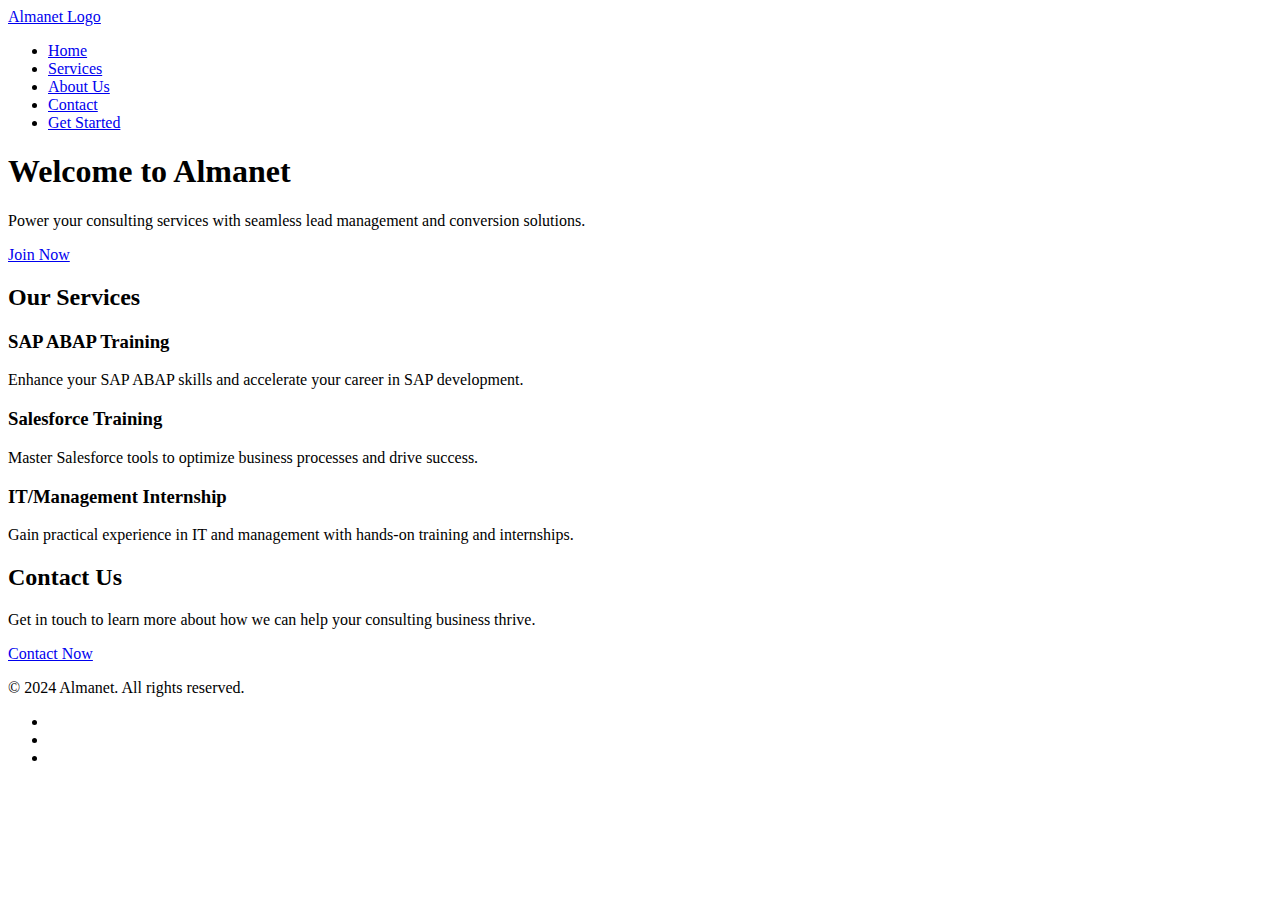
==== index.html @ cf534276 "Logo change" ====
<!DOCTYPE html>
<html lang="en">

<head>
    <meta charset="UTF-8">
    <meta name="viewport" content="width=device-width, initial-scale=1.0">
    <title>Almanet - Lead Management</title>
    <link rel="stylesheet" href="styles.css">
</head>

<body>
    <!-- Header -->
    <header>
        <nav class="navbar">
            <div class="logo">
                <a href="#">Almanet Logo</a>
            </div>
            <!-- <div class="hamburger-menu" id="hamburgerMenu">
                <div class="bar"></div>
                <div class="bar"></div>
                <div class="bar"></div>
            </div> -->
        </nav>
    </header>

    <!-- Side Navigation -->
    <div class="side-nav" id="sideNav">
        <ul class="nav-links">
            <li><a href="#home">Home</a></li>
            <li><a href="#services">Services</a></li>
            <li><a href="#about">About Us</a></li>
            <li><a href="lead.html">Contact</a></li>
            <li><a href="form.html" class="cta-link">Get Started</a></li>
        </ul>
    </div>

    <!-- Hero Section -->
    <section id="home" class="hero">
        <div class="hero-content">
            <h1>Welcome to Almanet</h1>
            <p>Power your consulting services with seamless lead management and conversion solutions.</p>
            <a href="lead.html" class="cta-button">Join Now</a>
        </div>
    </section>

    <!-- Other Sections (Services, About, etc.) -->
    <section id="services">
        <h2>Our Services</h2>
        <div class="service-cards">
            <div class="card">
                <i class="fas fa-database"></i>
                <h3>SAP ABAP Training</h3>
                <p>Enhance your SAP ABAP skills and accelerate your career in SAP development.</p>
            </div>
            <div class="card">
                <i class="fas fa-chart-line"></i>
                <h3>Salesforce Training</h3>
                <p>Master Salesforce tools to optimize business processes and drive success.</p>
            </div>
            <div class="card">
                <i class="fas fa-user-shield"></i>
                <h3>IT/Management Internship</h3>
                <p>Gain practical experience in IT and management with hands-on training and internships.</p>
            </div>
        </div>
    </section>

    <section id="contact">
        <h2>Contact Us</h2>
        <p>Get in touch to learn more about how we can help your consulting business thrive.</p>
        <a href="lead.html" class="cta-button">Contact Now</a>
    </section>

    <!-- Footer -->
    <footer>
        <div class="footer-content">
            <p>© 2024 Almanet. All rights reserved.</p>
            <ul class="social-links">
                <li><a href="#"><i class="fab fa-facebook-f"></i></a></li>
                <li><a href="#"><i class="fab fa-twitter"></i></a></li>
                <li><a href="#"><i class="fab fa-linkedin-in"></i></a></li>
            </ul>
        </div>
    </footer>

    <script src="scripts.js"></script>
</body>

</html>
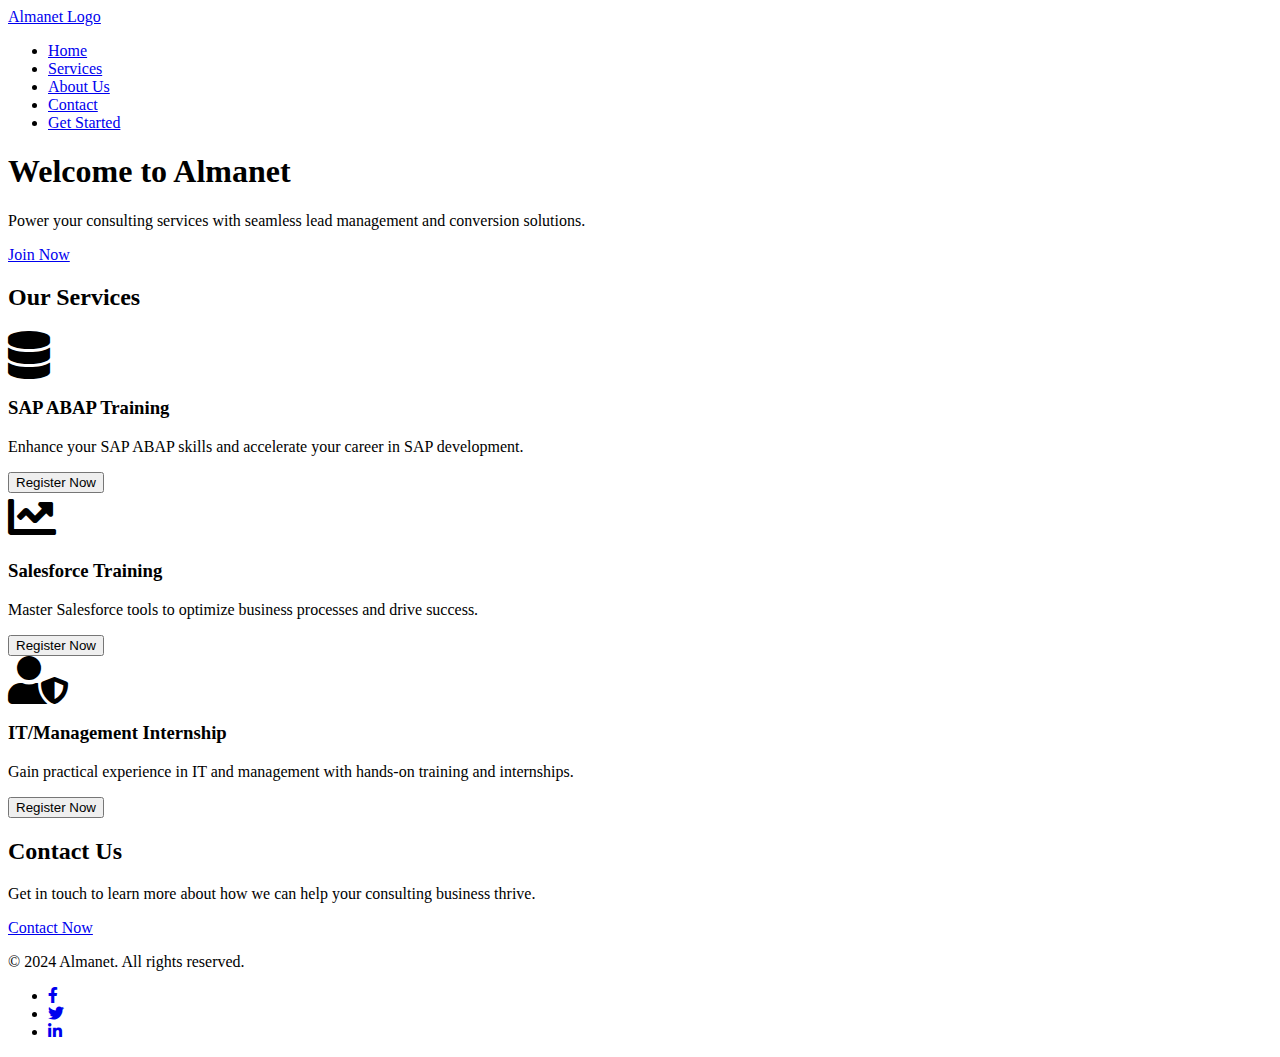
==== commit cfc5730e: "First Commit" ====
--- a/index.html
+++ b/index.html
@@ -6,6 +6,7 @@
     <meta name="viewport" content="width=device-width, initial-scale=1.0">
     <title>Almanet - Lead Management</title>
     <link rel="stylesheet" href="styles.css">
+    <link rel="stylesheet" href="https://cdnjs.cloudflare.com/ajax/libs/font-awesome/5.15.4/css/all.min.css">
 </head>
 
 <body>
@@ -44,7 +45,7 @@
     </section>
 
     <!-- Other Sections (Services, About, etc.) -->
-    <section id="services">
+    <!-- <section id="services">
         <h2>Our Services</h2>
         <div class="service-cards">
             <div class="card">
@@ -61,6 +62,30 @@
                 <i class="fas fa-user-shield"></i>
                 <h3>IT/Management Internship</h3>
                 <p>Gain practical experience in IT and management with hands-on training and internships.</p>
+            </div>
+        </div>
+    </section> -->
+
+    <section id="services">
+        <h2>Our Services</h2>
+        <div class="service-cards">
+            <div class="card">
+                <i class="fas fa-database fa-3x"></i>
+                <h3>SAP ABAP Training</h3>
+                <p>Enhance your SAP ABAP skills and accelerate your career in SAP development.</p>
+                <button class="register-btn">Register Now</button>
+            </div>
+            <div class="card">
+                <i class="fas fa-chart-line fa-3x"></i>
+                <h3>Salesforce Training</h3>
+                <p>Master Salesforce tools to optimize business processes and drive success.</p>
+                <button class="register-btn">Register Now</button>
+            </div>
+            <div class="card">
+                <i class="fas fa-user-shield fa-3x"></i>
+                <h3>IT/Management Internship</h3>
+                <p>Gain practical experience in IT and management with hands-on training and internships.</p>
+                <button class="register-btn">Register Now</button>
             </div>
         </div>
     </section>
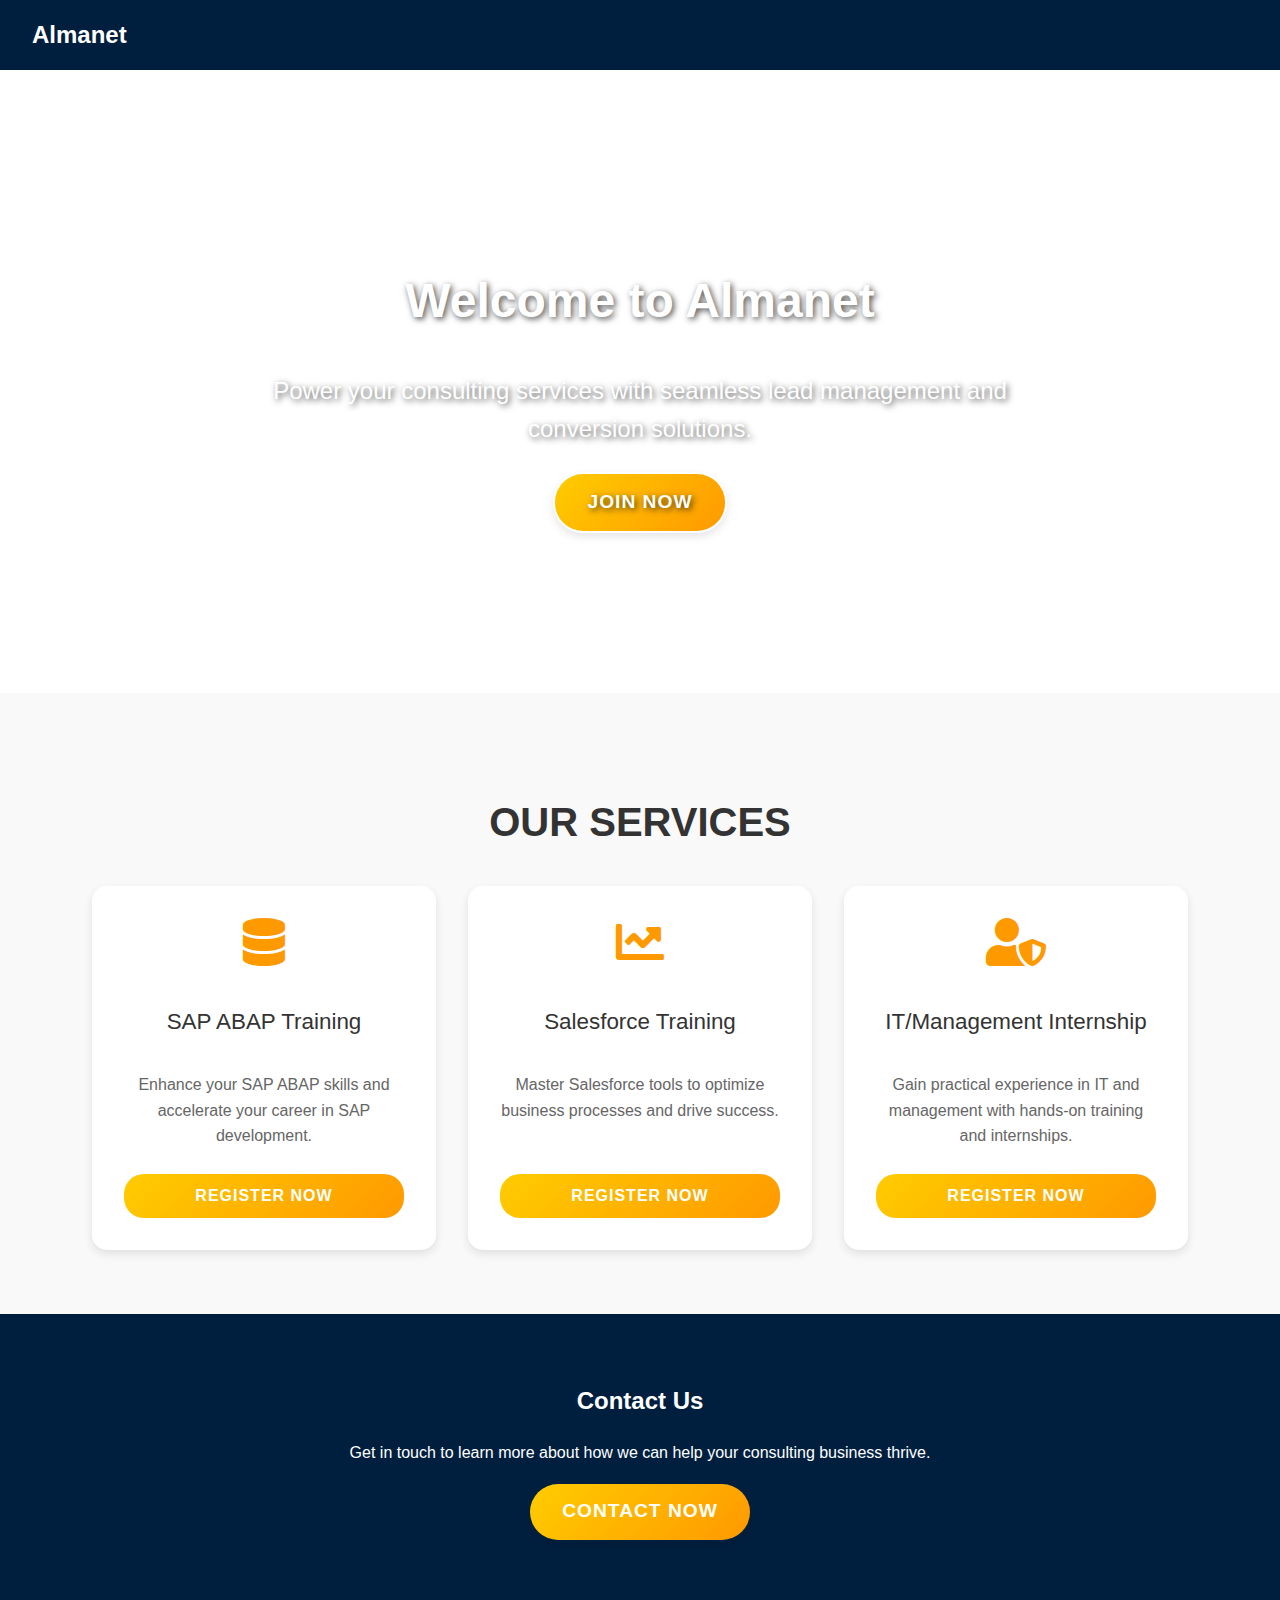
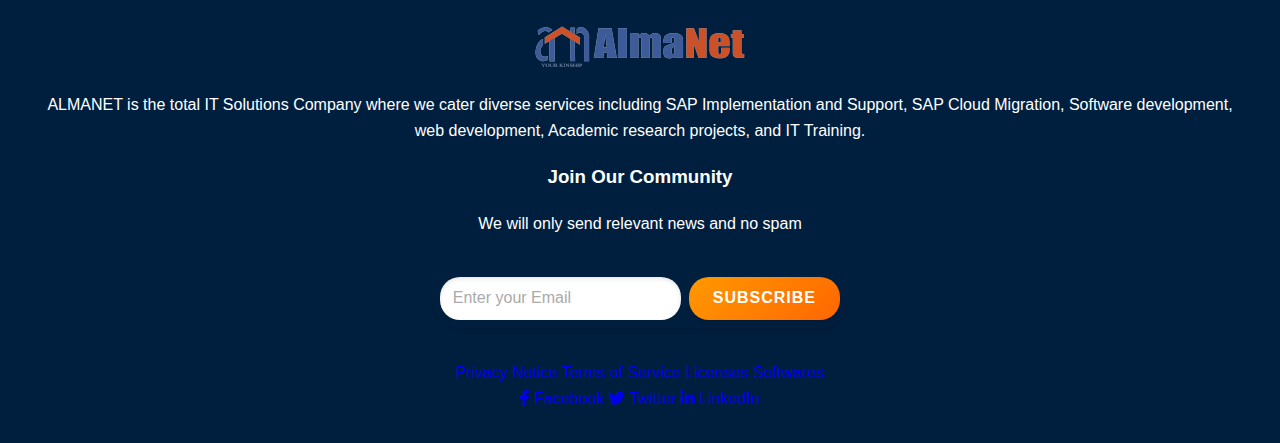
==== commit 673e104d: "updated footer" ====
--- a/index.html
+++ b/index.html
@@ -14,13 +14,8 @@
     <header>
         <nav class="navbar">
             <div class="logo">
-                <a href="#">Almanet Logo</a>
+                <a href="#">Almanet</a>
             </div>
-            <!-- <div class="hamburger-menu" id="hamburgerMenu">
-                <div class="bar"></div>
-                <div class="bar"></div>
-                <div class="bar"></div>
-            </div> -->
         </nav>
     </header>
 
@@ -44,28 +39,7 @@
         </div>
     </section>
 
-    <!-- Other Sections (Services, About, etc.) -->
-    <!-- <section id="services">
-        <h2>Our Services</h2>
-        <div class="service-cards">
-            <div class="card">
-                <i class="fas fa-database"></i>
-                <h3>SAP ABAP Training</h3>
-                <p>Enhance your SAP ABAP skills and accelerate your career in SAP development.</p>
-            </div>
-            <div class="card">
-                <i class="fas fa-chart-line"></i>
-                <h3>Salesforce Training</h3>
-                <p>Master Salesforce tools to optimize business processes and drive success.</p>
-            </div>
-            <div class="card">
-                <i class="fas fa-user-shield"></i>
-                <h3>IT/Management Internship</h3>
-                <p>Gain practical experience in IT and management with hands-on training and internships.</p>
-            </div>
-        </div>
-    </section> -->
-
+    <!-- Services Section -->
     <section id="services">
         <h2>Our Services</h2>
         <div class="service-cards">
@@ -90,6 +64,7 @@
         </div>
     </section>
 
+    <!-- Contact Section -->
     <section id="contact">
         <h2>Contact Us</h2>
         <p>Get in touch to learn more about how we can help your consulting business thrive.</p>
@@ -98,13 +73,42 @@
 
     <!-- Footer -->
     <footer>
-        <div class="footer-content">
-            <p>© 2024 Almanet. All rights reserved.</p>
-            <ul class="social-links">
-                <li><a href="#"><i class="fab fa-facebook-f"></i></a></li>
-                <li><a href="#"><i class="fab fa-twitter"></i></a></li>
-                <li><a href="#"><i class="fab fa-linkedin-in"></i></a></li>
-            </ul>
+        <div class="footer-container">
+            <!-- Left Section -->
+            <div class="footer-left">
+                <img src="Almanet-logo-220x47-1.png" alt="Almanet Logo" class="footer-logo">
+                <p>
+                    ALMANET is the total IT Solutions Company where we cater diverse services including SAP
+                    Implementation and Support,
+                    SAP Cloud Migration, Software development, web development, Academic research projects, and IT
+                    Training.
+                </p>
+            </div>
+
+            <!-- Right Section -->
+            <div class="footer-right">
+                <h3>Join Our Community</h3>
+                <p>We will only send relevant news and no spam</p>
+                <form class="subscribe-form">
+                    <input type="email" placeholder="Enter your Email" required>
+                    <button type="submit">Subscribe</button>
+                </form>
+            </div>
+        </div>
+
+        <!-- Bottom Section -->
+        <div class="footer-bottom">
+            <div class="footer-links">
+                <a href="#">Privacy Notice</a>
+                <a href="#">Terms of Service</a>
+                <a href="#">Licenses</a>
+                <a href="#">Softwares</a>
+            </div>
+            <div class="footer-social">
+                <a href="#"><i class="fab fa-facebook-f"></i> Facebook</a>
+                <a href="#"><i class="fab fa-twitter"></i> Twitter</a>
+                <a href="#"><i class="fab fa-linkedin-in"></i> LinkedIn</a>
+            </div>
         </div>
     </footer>
 
--- a/styles.css
+++ b/styles.css
@@ -0,0 +1,377 @@
+/* Global Styles */
+html {
+    scroll-behavior: smooth;
+}
+
+body {
+    font-family: 'Arial', sans-serif;
+    margin: 0;
+    padding: 0;
+    line-height: 1.6;
+    color: #333;
+}
+
+a {
+    text-decoration: none;
+}
+
+/* Navbar Styles */
+.navbar {
+    display: flex;
+    justify-content: space-between;
+    align-items: center;
+    background: #001f3f;
+    padding: 1rem 2rem;
+    position: relative;
+}
+
+.logo a {
+    color: #fff;
+    font-size: 1.5rem;
+    font-weight: bold;
+}
+
+.hamburger-menu {
+    display: flex;
+    flex-direction: column;
+    justify-content: space-around;
+    align-items: center;
+    width: 30px;
+    height: 25px;
+    cursor: pointer;
+}
+
+.hamburger-menu .bar {
+    width: 25px;
+    height: 4px;
+    background-color: #fff;
+    border-radius: 5px;
+}
+
+.side-nav {
+    height: 100%;
+    width: 250px;
+    background-color: #001f3f;
+    position: fixed;
+    top: 0;
+    left: -250px;
+    overflow-x: hidden;
+    transition: left 0.3s ease-in-out;
+    z-index: 1000;
+}
+
+.nav-links {
+    list-style: none;
+    padding: 1rem;
+    text-align: center;
+}
+
+.nav-links li {
+    margin: 1rem 0;
+}
+
+.nav-links a {
+    color: #fff;
+    font-weight: bold;
+    padding: 1rem;
+    display: block;
+}
+
+.nav-links a:hover,
+.cta-link:hover {
+    background-color: #ffcc00;
+    border-radius: 5px;
+}
+
+.cta-link {
+    background-color: #ff9900;
+    color: #fff;
+    padding: 0.5rem 1rem;
+    border-radius: 5px;
+}
+
+/* Hero Section */
+.hero {
+    background: url('hero-img-new-new.webp') no-repeat center center/cover;
+    color: #fff;
+    text-align: center;
+    padding: 9rem 2rem;
+}
+
+.hero-content {
+    max-width: 800px;
+    margin: auto;
+    padding: 1rem;
+    color: #FFFFFF;
+    font-size: 1.5rem;
+    line-height: 1.6;
+    text-shadow: 2px 2px 6px rgba(0, 0, 0, 0.7);
+    font-family: 'Arial', sans-serif;
+    text-align: center;
+}
+
+.cta-button {
+    display: inline-block;
+    background: linear-gradient(135deg, #ffcc00, #ff9900);
+    color: #fff;
+    padding: 0.8rem 2rem;
+    border-radius: 30px;
+    font-size: 1.2rem;
+    font-weight: 600;
+    text-transform: uppercase;
+    letter-spacing: 1px;
+    text-align: center;
+    transition: all 0.3s ease;
+    box-shadow: 0 4px 8px rgba(0, 0, 0, 0.1);
+    border: 2px solid transparent;
+    background-clip: padding-box;
+}
+
+.cta-button:hover {
+    background: linear-gradient(135deg, #ff9900, #ffcc00);
+    transform: translateY(-3px);
+    box-shadow: 0 6px 12px rgba(0, 0, 0, 0.15);
+    color: #fff;
+    text-decoration: none;
+}
+
+.cta-button:focus {
+    outline: none;
+    border-color: #ff9900;
+}
+
+/* Services Section */
+#services {
+    padding: 4rem 2rem;
+    background-color: #f9f9f9;
+    text-align: center;
+}
+
+#services h2 {
+    font-size: 2.5rem;
+    font-weight: 600;
+    color: #333;
+    margin-bottom: 2rem;
+    text-transform: uppercase;
+}
+
+.service-cards {
+    display: flex;
+    justify-content: center;
+    gap: 2rem;
+    flex-wrap: wrap;
+}
+
+.card {
+    background-color: #fff;
+    border-radius: 15px;
+    box-shadow: 0 4px 10px rgba(0, 0, 0, 0.1);
+    padding: 2rem;
+    width: 280px;
+    text-align: center;
+    transition: transform 0.3s ease, box-shadow 0.3s ease;
+    height: 300px;
+    display: flex;
+    flex-direction: column;
+    justify-content: space-between;
+}
+
+.card i {
+    font-size: 3rem;
+    color: #ff9900;
+    margin-bottom: 1rem;
+    transition: color 0.3s ease;
+}
+
+.card h3 {
+    font-size: 1.4rem;
+    font-weight: 500;
+    color: #333;
+    margin-bottom: 1rem;
+}
+
+.card p {
+    font-size: 1rem;
+    color: #666;
+}
+
+.register-btn {
+    display: inline-block;
+    background: linear-gradient(135deg, #ffcc00, #ff9900);
+    color: #fff;
+    padding: 0.8rem 1.5rem;
+    font-size: 1rem;
+    font-weight: 600;
+    border: none;
+    border-radius: 20px;
+    cursor: pointer;
+    margin-top: auto;
+    text-transform: uppercase;
+    letter-spacing: 1px;
+    transition: all 0.3s ease;
+    text-align: center;
+}
+
+.register-btn:hover {
+    background: linear-gradient(135deg, #ff9900, #ffcc00);
+    transform: scale(1.05);
+    box-shadow: 0 6px 12px rgba(0, 0, 0, 0.15);
+}
+
+.card:hover {
+    transform: translateY(-10px);
+    box-shadow: 0 6px 15px rgba(0, 0, 0, 0.15);
+}
+
+.card:hover i {
+    color: #ff6600;
+}
+
+/* Contact Section */
+#contact {
+    padding: 3rem 2rem;
+    background: #001f3f;
+    text-align: center;
+    color: #fff;
+}
+
+/* Footer Styles */
+footer {
+    background: #001f3f;
+    color: #fff;
+    text-align: center;
+    padding: 2rem;
+}
+
+.footer-content {
+    display: flex;
+    flex-direction: column;
+    align-items: center;
+    gap: 1rem;
+}
+
+.social-links {
+    list-style: none;
+    display: flex;
+    gap: 1rem;
+    margin-top: 1rem;
+}
+
+.social-links a {
+    color: #fff;
+    font-size: 1.5rem;
+}
+
+.social-links a:hover {
+    color: #ffcc00;
+}
+
+/* Subscribe Form Section */
+.subscribe-form {
+    display: flex;
+    justify-content: center;
+    align-items: center;
+    margin: 2rem auto;
+    width: 100%;
+    max-width: 400px;
+    background: linear-gradient(135deg, #001f3f, #001f3f);
+    border-radius: 30px;
+    box-shadow: 0 4px 10px rgba(0, 0, 0, 0.1);
+    padding: 0.5rem;
+}
+
+.subscribe-form input[type="email"] {
+    flex: 1;
+    padding: 0.8rem;
+    border: none;
+    border-radius: 20px;
+    font-size: 1rem;
+    outline: none;
+    margin-right: 0.5rem;
+    box-shadow: inset 0 2px 4px rgba(0, 0, 0, 0.1);
+    background: #fff;
+}
+
+.subscribe-form input[type="email"]::placeholder {
+    color: #aaa;
+}
+
+.subscribe-form button {
+    padding: 0.8rem 1.5rem;
+    border: none;
+    background: linear-gradient(135deg, #ff9900, #ff6600);
+    color: #fff;
+    font-size: 1rem;
+    font-weight: 600;
+    border-radius: 20px;
+    cursor: pointer;
+    transition: all 0.3s ease;
+    text-transform: uppercase;
+    letter-spacing: 1px;
+    box-shadow: 0 4px 8px rgba(0, 0, 0, 0.1);
+}
+
+.subscribe-form button:hover {
+    background: linear-gradient(135deg, #ff6600, #ffcc00);
+    transform: translateY(-2px);
+    box-shadow: 0 6px 12px rgba(0, 0, 0, 0.15);
+}
+
+.subscribe-form button:focus {
+    outline: none;
+}
+
+/* Responsive Styles */
+@media (max-width: 768px) {
+    .subscribe-form {
+        flex-direction: column;
+        max-width: 90%;
+        padding: 1rem;
+    }
+
+    .subscribe-form input[type="email"] {
+        margin-right: 0;
+        margin-bottom: 1rem;
+        width: 100%;
+    }
+
+    .subscribe-form button {
+        width: 100%;
+        padding: 1rem;
+        font-size: 1.1rem;
+    }
+}
+
+@media (max-width: 480px) {
+    .subscribe-form {
+        max-width: 95%;
+        padding: 1rem;
+    }
+
+    .subscribe-form input[type="email"] {
+        font-size: 0.9rem;
+        padding: 0.7rem;
+    }
+
+    .subscribe-form button {
+        font-size: 1rem;
+        padding: 1rem;
+    }
+}
+
+
+/* Responsive Styles */
+@media (max-width: 768px) {
+    .navbar {
+        flex-direction: column;
+        align-items: flex-start;
+    }
+
+    .hamburger-menu {
+        display: flex;
+    }
+
+    .side-nav {
+        display: block;
+    }
+}
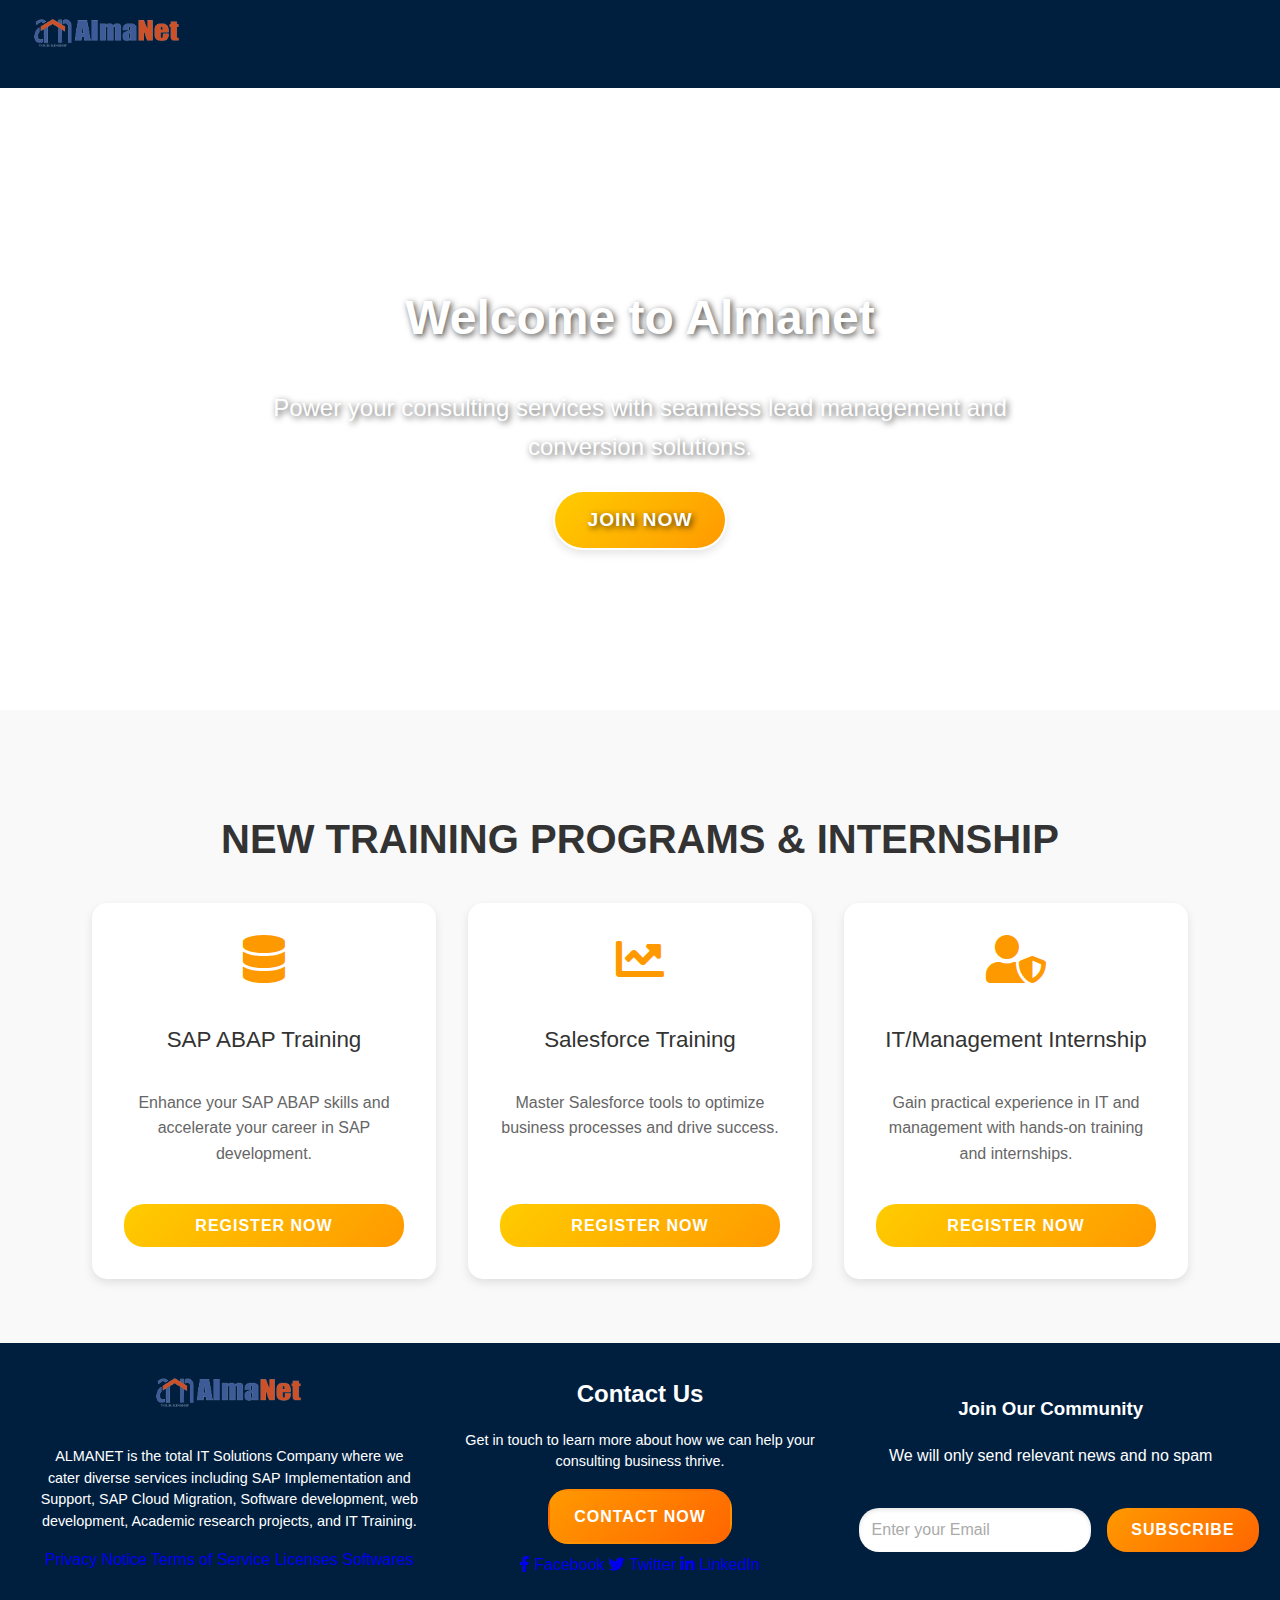
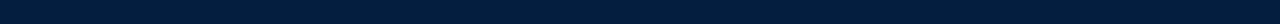
==== commit c6614d8a: "worked in footer section" ====
--- a/index.html
+++ b/index.html
@@ -14,7 +14,7 @@
     <header>
         <nav class="navbar">
             <div class="logo">
-                <a href="#">Almanet</a>
+                <img href="#" src="Almanet-logo-220x47-1.png" alt="Almanet Logo" class="footer-logo">
             </div>
         </nav>
     </header>
@@ -41,7 +41,7 @@
 
     <!-- Services Section -->
     <section id="services">
-        <h2>Our Services</h2>
+        <h2>New Training Programs & Internship</h2>
         <div class="service-cards">
             <div class="card">
                 <i class="fas fa-database fa-3x"></i>
@@ -64,53 +64,56 @@
         </div>
     </section>
 
-    <!-- Contact Section -->
-    <section id="contact">
-        <h2>Contact Us</h2>
-        <p>Get in touch to learn more about how we can help your consulting business thrive.</p>
-        <a href="lead.html" class="cta-button">Contact Now</a>
-    </section>
-
-    <!-- Footer -->
-    <footer>
-        <div class="footer-container">
-            <!-- Left Section -->
-            <div class="footer-left">
-                <img src="Almanet-logo-220x47-1.png" alt="Almanet Logo" class="footer-logo">
-                <p>
-                    ALMANET is the total IT Solutions Company where we cater diverse services including SAP
-                    Implementation and Support,
-                    SAP Cloud Migration, Software development, web development, Academic research projects, and IT
-                    Training.
-                </p>
-            </div>
-
-            <!-- Right Section -->
-            <div class="footer-right">
-                <h3>Join Our Community</h3>
-                <p>We will only send relevant news and no spam</p>
-                <form class="subscribe-form">
-                    <input type="email" placeholder="Enter your Email" required>
-                    <button type="submit">Subscribe</button>
-                </form>
-            </div>
+<!-- Footer -->
+<footer>
+    <div class="footer-container">
+        <!-- Footer Left Section -->
+        <div class="footer-left">
+            <img src="Almanet-logo-220x47-1.png" alt="Almanet Logo" class="footer-logo">
+            <p>
+                ALMANET is the total IT Solutions Company where we cater diverse services including SAP
+                Implementation and Support,
+                SAP Cloud Migration, Software development, web development, Academic research projects, and IT
+                Training.
+            </p>
+              <!-- Footer Bottom Section -->
+    <div class="footer-bottom">
+        <div class="footer-links">
+            <a href="#">Privacy Notice</a>
+            <a href="#">Terms of Service</a>
+            <a href="#">Licenses</a>
+            <a href="#">Softwares</a>
+        </div>
+    </div>
         </div>
 
-        <!-- Bottom Section -->
-        <div class="footer-bottom">
-            <div class="footer-links">
-                <a href="#">Privacy Notice</a>
-                <a href="#">Terms of Service</a>
-                <a href="#">Licenses</a>
-                <a href="#">Softwares</a>
-            </div>
+        <!-- Footer Middle Section (Contact Section) -->
+        <div class="footer-middle">
+            <h2 class="contact-us">Contact Us</h2>
+            <p>Get in touch to learn more about how we can help your consulting business thrive.</p>
+            <a href="lead.html" class="cta-button">Contact Now</a>
             <div class="footer-social">
                 <a href="#"><i class="fab fa-facebook-f"></i> Facebook</a>
                 <a href="#"><i class="fab fa-twitter"></i> Twitter</a>
                 <a href="#"><i class="fab fa-linkedin-in"></i> LinkedIn</a>
             </div>
         </div>
-    </footer>
+
+        <!-- Footer Right Section -->
+        <div class="footer-right">
+            <h3>Join Our Community</h3>
+            <p>We will only send relevant news and no spam</p>
+            <form class="subscribe-form">
+                <input type="email" placeholder="Enter your Email" required>
+                <button type="submit">Subscribe</button>
+            </form>
+        </div>
+    </div>
+
+
+  
+</footer>
+
 
     <script src="scripts.js"></script>
 </body>
--- a/styles.css
+++ b/styles.css
@@ -170,7 +170,7 @@
     width: 280px;
     text-align: center;
     transition: transform 0.3s ease, box-shadow 0.3s ease;
-    height: 300px;
+    height: 312px;
     display: flex;
     flex-direction: column;
     justify-content: space-between;
@@ -239,6 +239,129 @@
 footer {
     background: #001f3f;
     color: #fff;
+    padding: 2rem;
+    text-align: center;
+}
+
+.footer-container {
+    display: flex;
+    justify-content: space-between;
+    align-items: flex-start;
+    flex-wrap: wrap;
+    gap: 2rem;
+    max-width: 1200px;
+    margin: 0 auto;
+}
+
+/* Footer Left Section */
+.footer-left {
+    flex: 1;
+    min-width: 250px;
+}
+
+.footer-logo {
+    max-width: 150px;
+    margin-bottom: 1rem;
+}
+
+.footer-left p {
+    font-size: 0.9rem;
+    line-height: 1.5;
+}
+
+/* Footer Middle Section */
+.footer-middle {
+    flex: 1;
+    min-width: 250px;
+    text-align: center;
+}
+
+.footer-middle h2 {
+    font-size: 1.5rem;
+    margin-bottom: 1rem;
+}
+
+.footer-middle p {
+    margin-bottom: 1rem;
+    font-size: 0.9rem;
+    line-height: 1.5;
+}
+
+.footer-middle .cta-button {
+    display: inline-block;
+    padding: 0.8rem 1.5rem;
+    background: linear-gradient(135deg, #ff9900, #ff6600);
+    color: #fff;
+    text-transform: uppercase;
+    font-size: 1rem;
+    border-radius: 20px;
+    text-decoration: none;
+    transition: all 0.3s ease;
+}
+
+.footer-middle .cta-button:hover {
+    background: linear-gradient(135deg, #ff6600, #ffcc00);
+}
+
+/* Footer Right Section */
+.footer-right {
+    flex: 1;
+    min-width: 250px;
+}
+
+.subscribe-form {
+    display: flex;
+    align-items: center;
+    gap: 0.5rem;
+    margin-top: 1rem;
+}
+
+.subscribe-form input[type="email"] {
+    flex: 1;
+    padding: 0.8rem;
+    border-radius: 20px;
+    border: none;
+    outline: none;
+}
+
+.subscribe-form button {
+    padding: 0.8rem 1rem;
+    background: #ff6600;
+    border: none;
+    color: #fff;
+    border-radius: 20px;
+    cursor: pointer;
+}
+
+.subscribe-form button:hover {
+    background: #ffcc00;
+}
+
+/* Responsive Styles */
+@media (max-width: 768px) {
+    .footer-container {
+        flex-direction: column;
+        align-items: center;
+    }
+
+    .footer-left, .footer-middle, .footer-right {
+        text-align: center;
+    }
+}
+
+
+/* Contact Section */
+#contact {
+    padding: 3rem 2rem;
+    background: #001f3f;
+    text-align: center;
+    color: #fff;
+}
+
+/* Footer Styles */
+footer {
+    background: #001f3f;
+    color: #fff;
     text-align: center;
     padding: 2rem;
 }
@@ -274,9 +397,9 @@
     margin: 2rem auto;
     width: 100%;
     max-width: 400px;
-    background: linear-gradient(135deg, #001f3f, #001f3f);
+    /* background: linear-gradient(135deg, #001f3f, #001f3f); */
     border-radius: 30px;
-    box-shadow: 0 4px 10px rgba(0, 0, 0, 0.1);
+    /* box-shadow: 0 4px 10px rgba(0, 0, 0, 0.1); */
     padding: 0.5rem;
 }
 
@@ -321,6 +444,14 @@
     outline: none;
 }
 
+.contact-us{
+    margin: 0;
+}
+
+.footer-social{
+    margin: 0.5rem;
+}
+
 /* Responsive Styles */
 @media (max-width: 768px) {
     .subscribe-form {
@@ -367,11 +498,4 @@
         align-items: flex-start;
     }
 
-    .hamburger-menu {
-        display: flex;
-    }
-
-    .side-nav {
-        display: block;
-    }
-}
+}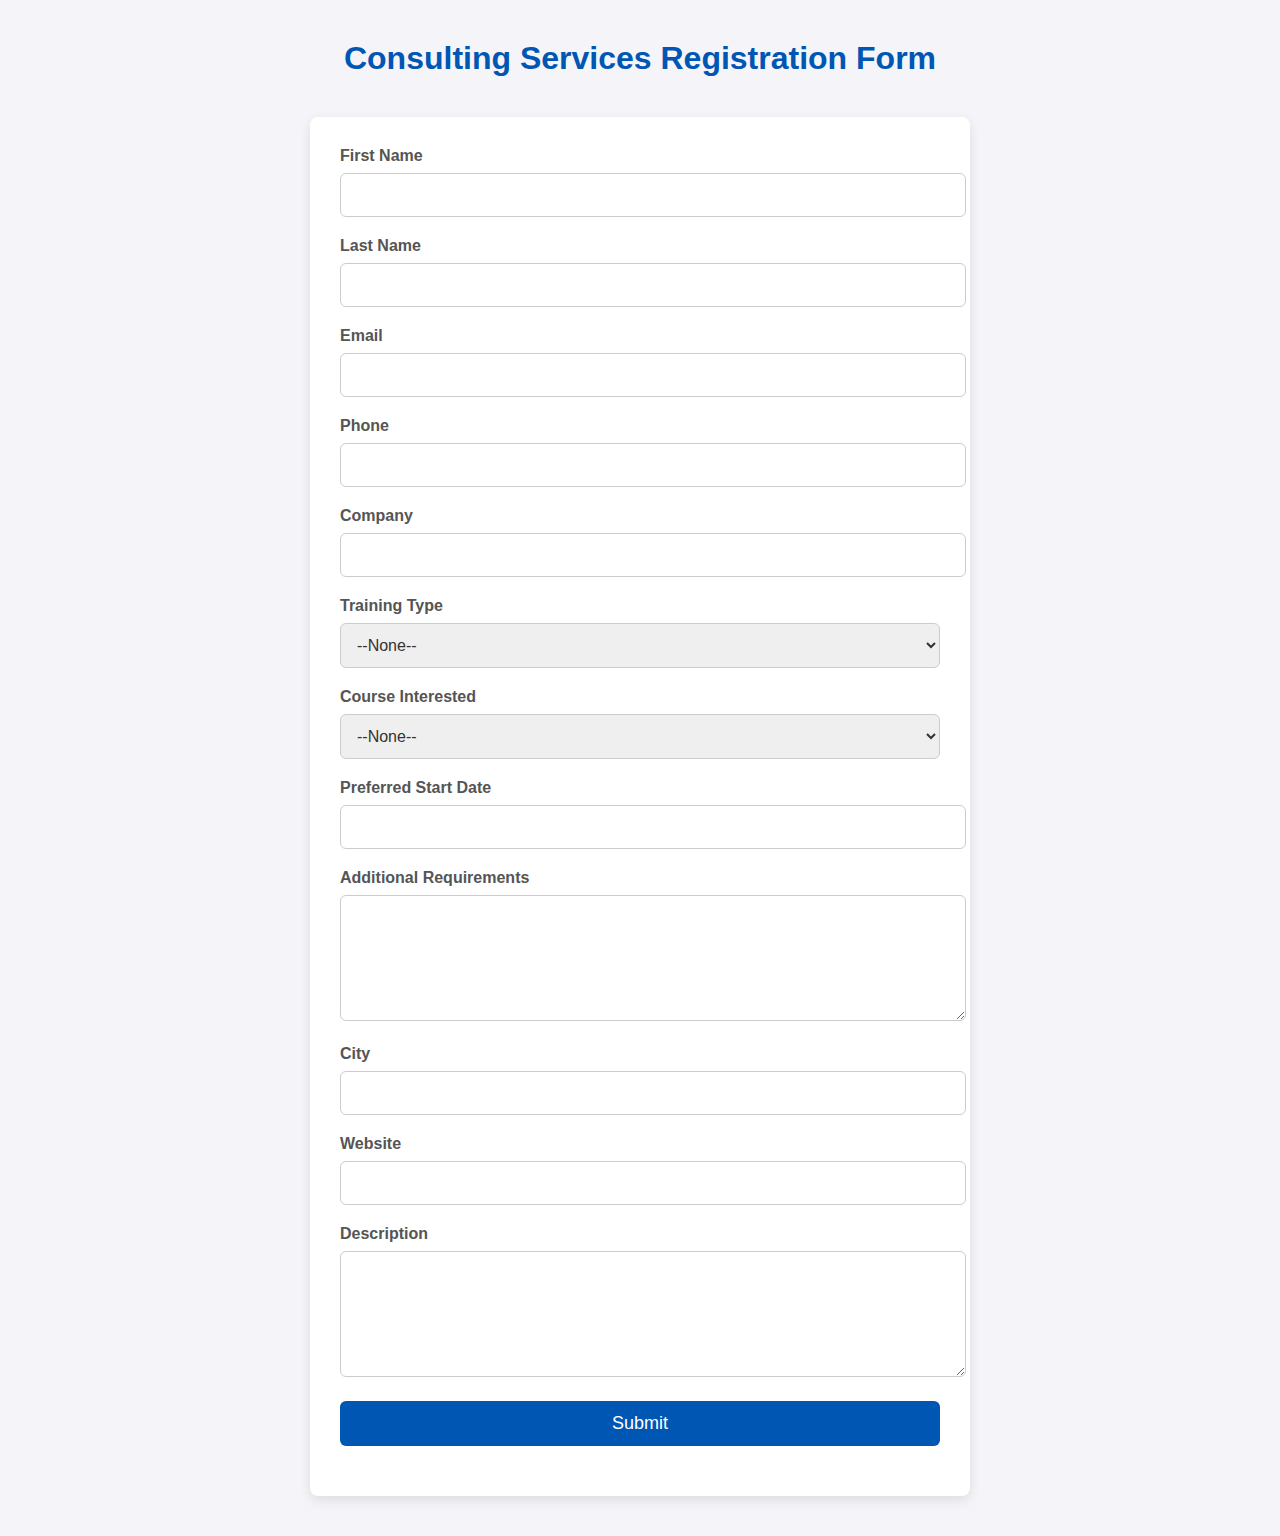
==== commit c6e8700d: "Rename lead.html to index.html" ====
--- a/index.html
+++ b/index.html
@@ -1,121 +1,160 @@
 <!DOCTYPE html>
 <html lang="en">
-
 <head>
     <meta charset="UTF-8">
     <meta name="viewport" content="width=device-width, initial-scale=1.0">
-    <title>Almanet - Lead Management</title>
-    <link rel="stylesheet" href="styles.css">
-    <link rel="stylesheet" href="https://cdnjs.cloudflare.com/ajax/libs/font-awesome/5.15.4/css/all.min.css">
+    <meta http-equiv="Content-type" content="text/html; charset=UTF-8">
+    <title>Consulting Services Registration Form</title>
+
+    <style>
+        body {
+            font-family: 'Arial', sans-serif;
+            margin: 0;
+            padding: 0;
+            background-color: #f4f4f9;
+            color: #333;
+        }
+
+        h1 {
+            text-align: center;
+            color: #0056b3;
+            margin-top: 40px;
+        }
+
+        form {
+            background-color: #ffffff;
+            max-width: 600px;
+            margin: 40px auto;
+            padding: 30px;
+            border-radius: 8px;
+            box-shadow: 0 4px 12px rgba(0, 0, 0, 0.1);
+        }
+
+        form label {
+            display: block;
+            margin-bottom: 8px;
+            font-weight: bold;
+            color: #555;
+        }
+
+        form input,
+        form select,
+        form textarea {
+            width: 100%;
+            padding: 12px;
+            margin-bottom: 20px;
+            border: 1px solid #ccc;
+            border-radius: 6px;
+            font-size: 16px;
+            color: #333;
+        }
+
+        form textarea {
+            resize: vertical;
+            height: 100px;
+        }
+
+        form input[type="submit"] {
+            background-color: #0056b3;
+            color: #fff;
+            border: none;
+            padding: 12px;
+            border-radius: 6px;
+            cursor: pointer;
+            font-size: 18px;
+            transition: background-color 0.3s ease;
+        }
+
+        form input[type="submit"]:hover {
+            background-color: #004494;
+        }
+
+        .form-group {
+            margin-bottom: 25px;
+        }
+
+        .form-group select {
+            background-color: #fff;
+        }
+
+        .hidden {
+            display: none;
+        }
+    </style>
 </head>
 
 <body>
-    <!-- Header -->
-    <header>
-        <nav class="navbar">
-            <div class="logo">
-                <img href="#" src="Almanet-logo-220x47-1.png" alt="Almanet Logo" class="footer-logo">
-            </div>
-        </nav>
-    </header>
 
-    <!-- Side Navigation -->
-    <div class="side-nav" id="sideNav">
-        <ul class="nav-links">
-            <li><a href="#home">Home</a></li>
-            <li><a href="#services">Services</a></li>
-            <li><a href="#about">About Us</a></li>
-            <li><a href="lead.html">Contact</a></li>
-            <li><a href="form.html" class="cta-link">Get Started</a></li>
-        </ul>
-    </div>
+    <h1>Consulting Services Registration Form</h1>
 
-    <!-- Hero Section -->
-    <section id="home" class="hero">
-        <div class="hero-content">
-            <h1>Welcome to Almanet</h1>
-            <p>Power your consulting services with seamless lead management and conversion solutions.</p>
-            <a href="lead.html" class="cta-button">Join Now</a>
-        </div>
-    </section>
+    <form action="https://webto.salesforce.com/servlet/servlet.WebToLead?encoding=UTF-8&orgId=00DWU00000APOar" method="POST">
+        <input type="hidden" name="oid" value="00DWU00000APOar">
+        <input type="hidden" name="retURL" value="https://neeraj-verma-20.github.io/Almanet/">
 
-    <!-- Services Section -->
-    <section id="services">
-        <h2>New Training Programs & Internship</h2>
-        <div class="service-cards">
-            <div class="card">
-                <i class="fas fa-database fa-3x"></i>
-                <h3>SAP ABAP Training</h3>
-                <p>Enhance your SAP ABAP skills and accelerate your career in SAP development.</p>
-                <button class="register-btn">Register Now</button>
-            </div>
-            <div class="card">
-                <i class="fas fa-chart-line fa-3x"></i>
-                <h3>Salesforce Training</h3>
-                <p>Master Salesforce tools to optimize business processes and drive success.</p>
-                <button class="register-btn">Register Now</button>
-            </div>
-            <div class="card">
-                <i class="fas fa-user-shield fa-3x"></i>
-                <h3>IT/Management Internship</h3>
-                <p>Gain practical experience in IT and management with hands-on training and internships.</p>
-                <button class="register-btn">Register Now</button>
-            </div>
-        </div>
-    </section>
+        <label for="first_name">First Name</label>
+        <input id="first_name" maxlength="40" name="first_name" size="20" type="text" /><br>
 
-<!-- Footer -->
-<footer>
-    <div class="footer-container">
-        <!-- Footer Left Section -->
-        <div class="footer-left">
-            <img src="Almanet-logo-220x47-1.png" alt="Almanet Logo" class="footer-logo">
-            <p>
-                ALMANET is the total IT Solutions Company where we cater diverse services including SAP
-                Implementation and Support,
-                SAP Cloud Migration, Software development, web development, Academic research projects, and IT
-                Training.
-            </p>
-              <!-- Footer Bottom Section -->
-    <div class="footer-bottom">
-        <div class="footer-links">
-            <a href="#">Privacy Notice</a>
-            <a href="#">Terms of Service</a>
-            <a href="#">Licenses</a>
-            <a href="#">Softwares</a>
-        </div>
-    </div>
+        <label for="last_name">Last Name</label>
+        <input id="last_name" maxlength="80" name="last_name" size="20" type="text" /><br>
+
+        <label for="email">Email</label>
+        <input id="email" maxlength="80" name="email" size="20" type="text" /><br>
+
+        <label for="phone">Phone</label>
+        <input id="phone" maxlength="40" name="phone" size="20" type="text" /><br>
+
+        <label for="company">Company</label>
+        <input id="company" maxlength="40" name="company" size="20" type="text" /><br>
+
+        <label for="training_type">Training Type</label>
+        <select id="training_type" name="00NWU000006mjvR" title="Training Type" onchange="toggleParticipantsField()">
+            <option value="">--None--</option>
+            <option value="Corporate">Corporate</option>
+            <option value="Individual">Individual</option>
+        </select><br>
+
+        <label for="course_interested">Course Interested</label>
+        <select id="course_interested" name="00NWU000006mkLF" title="Course Interested">
+            <option value="">--None--</option>
+            <option value="SAP ABAP TRAINING">SAP ABAP TRAINING</option>
+            <option value="SALESFORCE TRAINING">SALESFORCE TRAINING</option>
+            <option value="IT/MANAGEMENT INTERNSHIP">IT/MANAGEMENT INTERNSHIP</option>
+        </select><br>
+
+        <div id="participants_field" class="hidden">
+            <label for="number_of_participants">Number of Participants</label>
+            <input id="number_of_participants" name="00NWU000006mkcz" size="20" type="text" /><br>
         </div>
 
-        <!-- Footer Middle Section (Contact Section) -->
-        <div class="footer-middle">
-            <h2 class="contact-us">Contact Us</h2>
-            <p>Get in touch to learn more about how we can help your consulting business thrive.</p>
-            <a href="lead.html" class="cta-button">Contact Now</a>
-            <div class="footer-social">
-                <a href="#"><i class="fab fa-facebook-f"></i> Facebook</a>
-                <a href="#"><i class="fab fa-twitter"></i> Twitter</a>
-                <a href="#"><i class="fab fa-linkedin-in"></i> LinkedIn</a>
-            </div>
-        </div>
+        <label for="preferred_start_date">Preferred Start Date</label>
+        <input id="preferred_start_date" name="00NWU000006mk12" size="12" type="text" /><br>
 
-        <!-- Footer Right Section -->
-        <div class="footer-right">
-            <h3>Join Our Community</h3>
-            <p>We will only send relevant news and no spam</p>
-            <form class="subscribe-form">
-                <input type="email" placeholder="Enter your Email" required>
-                <button type="submit">Subscribe</button>
-            </form>
-        </div>
-    </div>
+        <label for="additional_requirements">Additional Requirements</label>
+        <textarea id="additional_requirements" name="00NWU000006mgGR" type="text" wrap="soft"></textarea><br>
 
+        <label for="city">City</label>
+        <input id="city" maxlength="50" name="00NWU000006ml2n" size="20" type="text" /><br>
 
-  
-</footer>
+        <label for="website">Website</label>
+        <input id="website" maxlength="255" name="00NWU000006mkUw" size="20" type="text" /><br>
 
+        <label for="description">Description</label>
+        <textarea id="description" name="00NWU000006ml9F" type="text" wrap="soft"></textarea><br>
 
-    <script src="scripts.js"></script>
+        <input type="submit" name="submit" value="Submit">
+    </form>
+
+    <script>
+        function toggleParticipantsField() {
+            const trainingType = document.getElementById('training_type').value;
+            const participantsField = document.getElementById('participants_field');
+            // Show the participants field only for Corporate training
+            if (trainingType === 'Corporate') {
+                participantsField.classList.remove('hidden');
+            } else {
+                participantsField.classList.add('hidden');
+            }
+        }
+    </script>
 </body>
-
-</html>+</html>
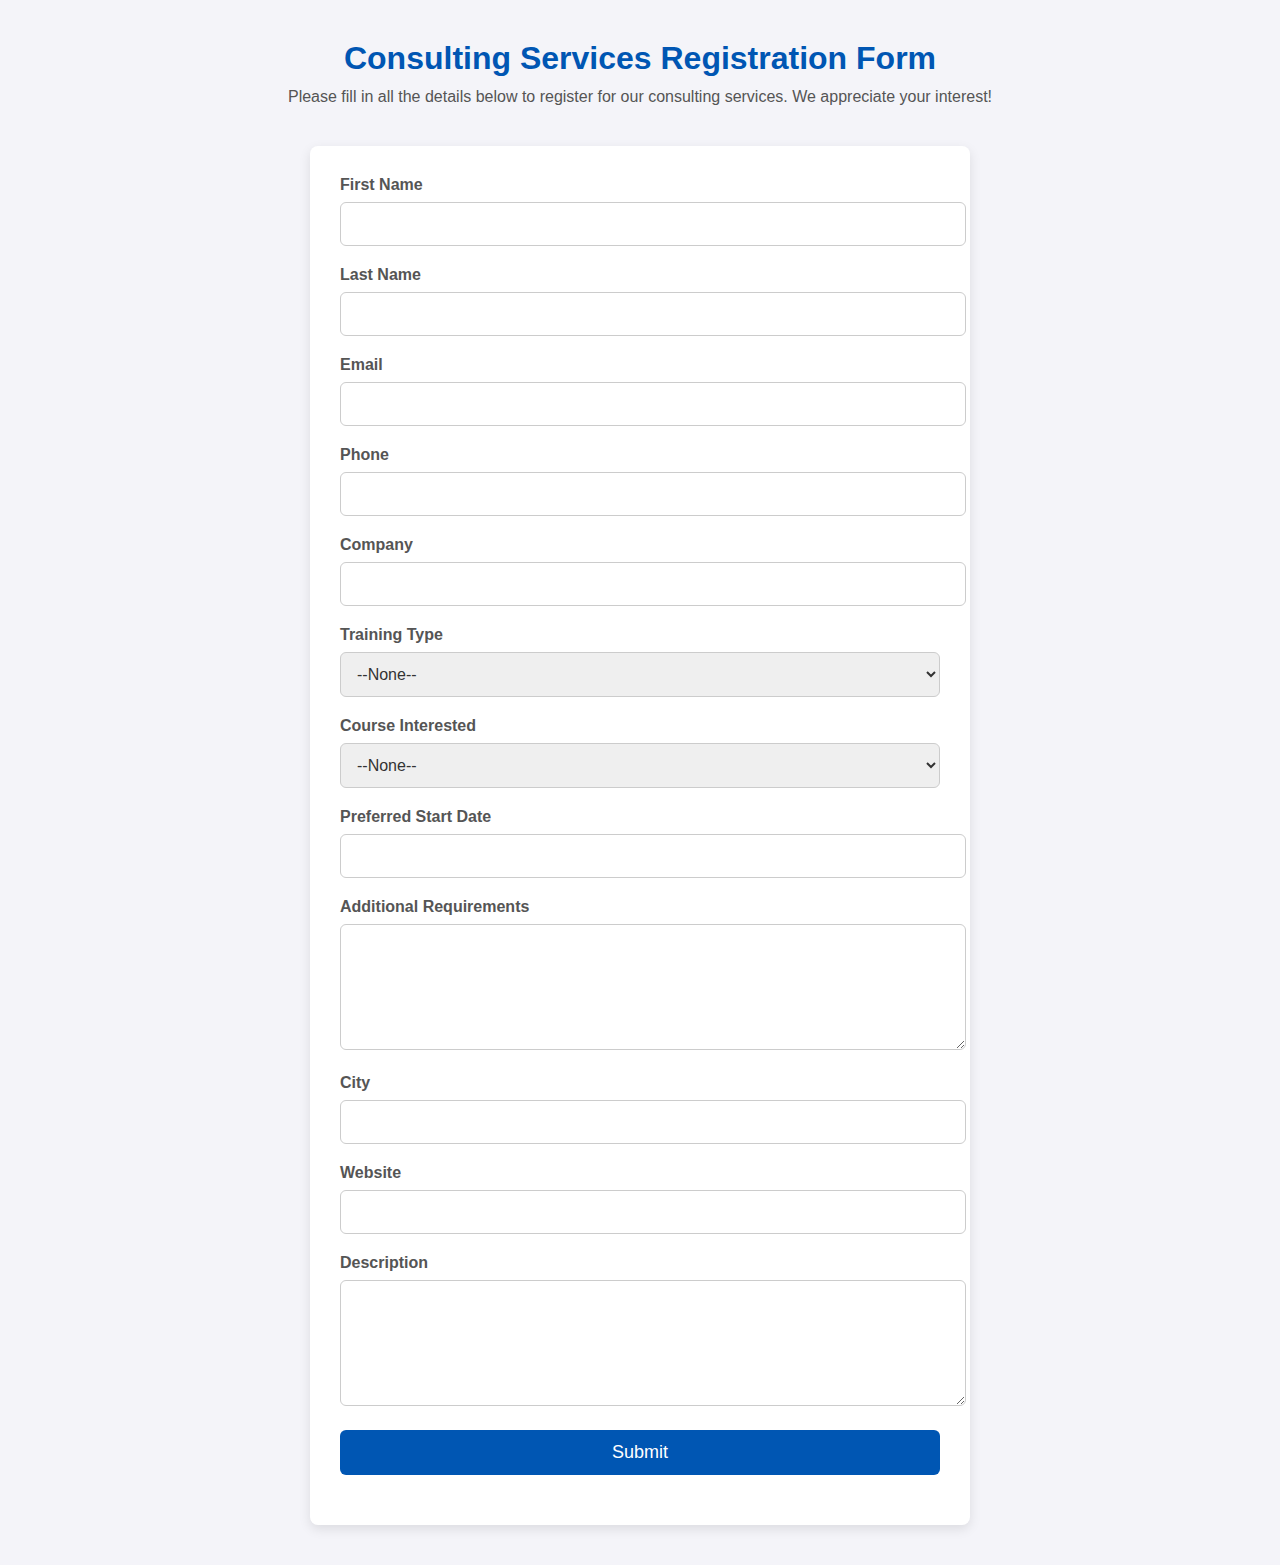
==== commit 0422b0c6: "Update index.html" ====
--- a/index.html
+++ b/index.html
@@ -19,6 +19,13 @@
             text-align: center;
             color: #0056b3;
             margin-top: 40px;
+        }
+
+        p {
+            text-align: center;
+            color: #555;
+            margin-top: -10px;
+            margin-bottom: 30px;
         }
 
         form {
@@ -73,10 +80,6 @@
             margin-bottom: 25px;
         }
 
-        .form-group select {
-            background-color: #fff;
-        }
-
         .hidden {
             display: none;
         }
@@ -86,10 +89,11 @@
 <body>
 
     <h1>Consulting Services Registration Form</h1>
+    <p>Please fill in all the details below to register for our consulting services. We appreciate your interest!</p>
 
-    <form action="https://webto.salesforce.com/servlet/servlet.WebToLead?encoding=UTF-8&orgId=00DWU00000APOar" method="POST">
+    <form action="https://webto.salesforce.com/servlet/servlet.WebToLead?encoding=UTF-8&orgId=00DWU00000APOar" method="POST" onsubmit="return showThankYouMessage()">
         <input type="hidden" name="oid" value="00DWU00000APOar">
-        <input type="hidden" name="retURL" value="https://neeraj-verma-20.github.io/Almanet/">
+        <input type="hidden" name="retURL" value="https://almanet.in/">
 
         <label for="first_name">First Name</label>
         <input id="first_name" maxlength="40" name="first_name" size="20" type="text" /><br>
@@ -148,13 +152,18 @@
         function toggleParticipantsField() {
             const trainingType = document.getElementById('training_type').value;
             const participantsField = document.getElementById('participants_field');
-            // Show the participants field only for Corporate training
             if (trainingType === 'Corporate') {
                 participantsField.classList.remove('hidden');
             } else {
                 participantsField.classList.add('hidden');
             }
         }
+
+        function showThankYouMessage() {
+            alert('Thank you for registering! You will be redirected to our website.');
+            return true;
+        }
     </script>
+
 </body>
 </html>
